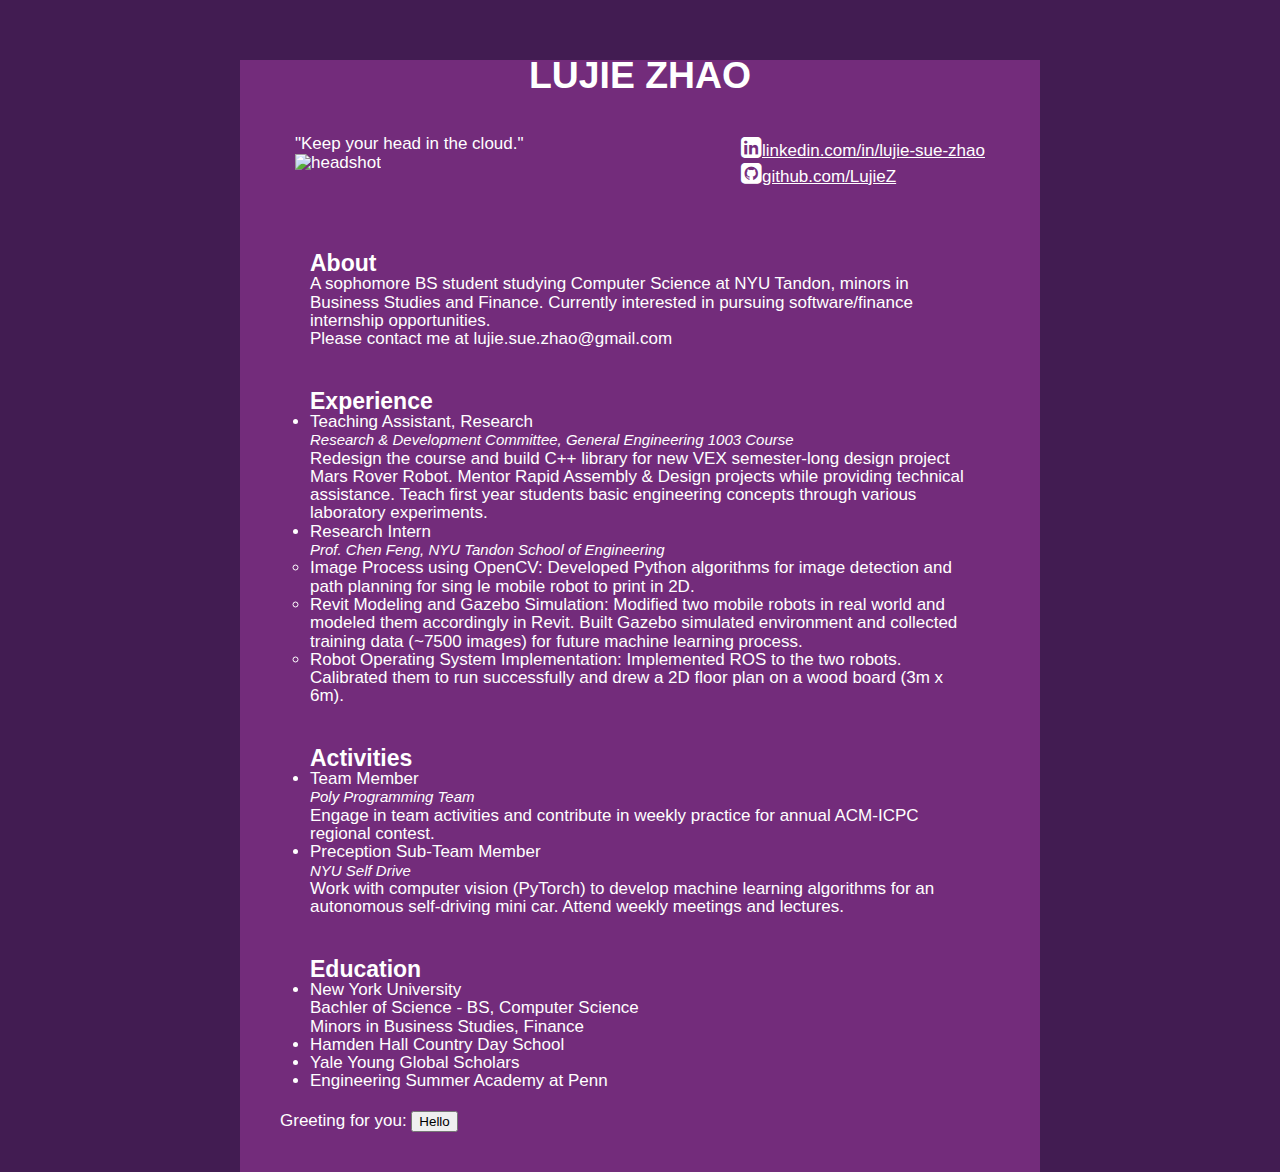
==== portfolio/src/main/webapp/index.html @ 66067ee7 "Update basic components for portfolio (#4)" ====
<!DOCTYPE html>
<html>
  <head>
    <meta charset="UTF-8">
    <title>_LUJIE_</title>
    <link rel="stylesheet" href="style.css">
    <link rel="stylesheet" href="https://cdnjs.cloudflare.com/ajax/libs/font-awesome/4.7.0/css/font-awesome.min.css">
    <script src="script.js"></script>
  </head>

  <body>
    <div id="content">
      <h1>LUJIE ZHAO</h1>

      <section class="details">
        <div id="left-details">
            <p>"Keep your head in the cloud."</p>
            <img src="/home/lujiez/headshot.JPG" alt="headshot">
        </div>
        <div id="right-details">
            <i style="font-size:24px" class="fa">&#xf08c;</i><a href="https://www.linkedin.com/in/lujie-sue-zhao/" style="color: white">linkedin.com/in/lujie-sue-zhao</a>
            <br>
            <i style="font-size:24px" class="fa">&#xf092;</i><a href="https://github.com/LujieZ" style="color: white">github.com/LujieZ </a>
        </div>
        <div class="clear"></div>
      </section>

      <section class="area">
        <div id="display-container">
            <h2>About</h2>
            <p> 
              A sophomore BS student studying Computer Science at NYU Tandon, minors in Business Studies and Finance. 
              Currently interested in pursuing software/finance internship opportunities. 
            </p>
            <p>Please contact me at lujie.sue.zhao@gmail.com</p>
            </div>

        <div id="display-container">
            <h2>Experience</h2>
            <ul>
                <li><p>Teaching Assistant, Research</p>
                    <p id="title">Research &amp; Development Committee, General Engineering 1003 Course</p>
                    <p>
                      Redesign the course and build C++ library for new VEX semester-long design project Mars Rover Robot. 
                      Mentor Rapid Assembly & Design projects while providing technical assistance. Teach first year students
                      basic engineering concepts through various laboratory experiments.
                    </p>
                </li>
                <li><p>Research Intern </p>
                    <p id="title">Prof. Chen Feng, NYU Tandon School of Engineering
                    <ul>
                        <li><p>
                          Image Process using OpenCV: Developed Python algorithms for image detection and path planning for sing
                          le mobile robot to print in 2D.
                        </p></li>
                        <li><p>
                          Revit Modeling and Gazebo Simulation: Modified two mobile robots in real world and modeled them 
                          accordingly in Revit. Built Gazebo simulated environment and collected training data (~7500 images) for 
                          future machine learning process.
                        </p></li>
                        <li><p>
                          Robot Operating System Implementation: Implemented ROS to the two robots. Calibrated them to run 
                          successfully and drew a 2D floor plan on a wood board (3m x 6m).
                         </p></li>
                    </ul>    
                </li>
            </ul>
        </div>

        <div id="display-container">
            <h2>Activities</h2>
            <ul>
                <li><p>Team Member</p>
                    <p id="title">Poly Programming Team</p>
                    <p>Engage in team activities and contribute in weekly practice for annual ACM-ICPC regional contest.</p>
                </li>
                <li><p>Preception Sub-Team Member</p>
                    <p id="title">NYU Self Drive</p>
                    <p>
                      Work with computer vision (PyTorch) to develop machine learning algorithms for an autonomous self-driving 
                      mini car. Attend weekly meetings and lectures.
                    </p>
            </ul>
        </div>

        <div id="display-container">
            <h2>Education</h2>
            <ul>
                <li><p>New York University</p>
                <p>Bachler of Science - BS, Computer Science</p>
                <p>Minors in Business Studies, Finance</p>
                </li>
                <li><p>Hamden Hall Country Day School</p></li>
                <li><p>Yale Young Global Scholars</p></li>
                <li><p>Engineering Summer Academy at Penn</p></li>
            </ul>
        </div>

        <em>Greeting for you:</em>
        <button onclick="addRandomGreeting()">Hello</button>
        <div id="greeting-container"></div>
      </div>

    </section>
  </body>
</html>
---- portfolio/src/main/webapp/style.css ----
/* Display reset */
html,body,div,span,object,iframe,h1,h2,h3,h4,h5,h6,p,blockquote,pre,abbr,address,cite,code,del,dfn,em,img,ins,kbd,q,samp,small,strong,sub,sup,var,b,i,dl,dt,dd,ol,ul,li,fieldset,form,label,legend,table,caption,tbody,tfoot,thead,tr,th,td,article,aside,canvas,details,figcaption,figure,footer,header,hgroup,menu,nav,section,summary,time,mark,audio,video {
    border:0;
    font:inherit;
    font-size:100%;
    margin:0;
    padding:0;
    vertical-align:baseline;
}

article,aside,details,figcaption,figure,footer,header,hgroup,menu,nav,section {
    display:block;
}

html,body {
    background-color: #421C52; 
    font-family: Calibri, Candara, Segoe, "Segoe UI", Optima, Arial, sans-serif;
    font-size: 17px;
    font-style: normal;
    font-weight: 200;
    line-height: 18.3px;
    color: white;
}

.clear{
    clear: both;
}

/* Text format */
h1 { 
    margin-top: 60px;  
    text-align: center;
    font-size: 28pt;
    font-style: bold;
    font-weight: 700;
    line-height: 30.4px;
}

h2 {
    font-size: 23px; 
    font-style: normal; 
    font-weight: 700; 
    line-height: 24.4px; 
}


/* ID format */
#title {
    font-style: italic;
    font-size: 15px;
}

#content {
    margin-left: auto;
    margin-right: auto;
    width: 87%;
    max-width: 800px;
    background-color: #732C7B;
}

#left-details {
    padding: 20px;
    float: left;
}

#right-details {
    padding: 20px;
    float: right;
}

#display-container {
    padding: 20px 30px;
    margin: 0;
}

#greeting-container {
    padding: 20px 30px;
    margin-left: auto;
    margin-right: auto;
}

/* Class format */
.details {
    padding: 25px 35px;
    border-bottom: #9C8AA5;
}

.area {
    padding: 0 40px;
}
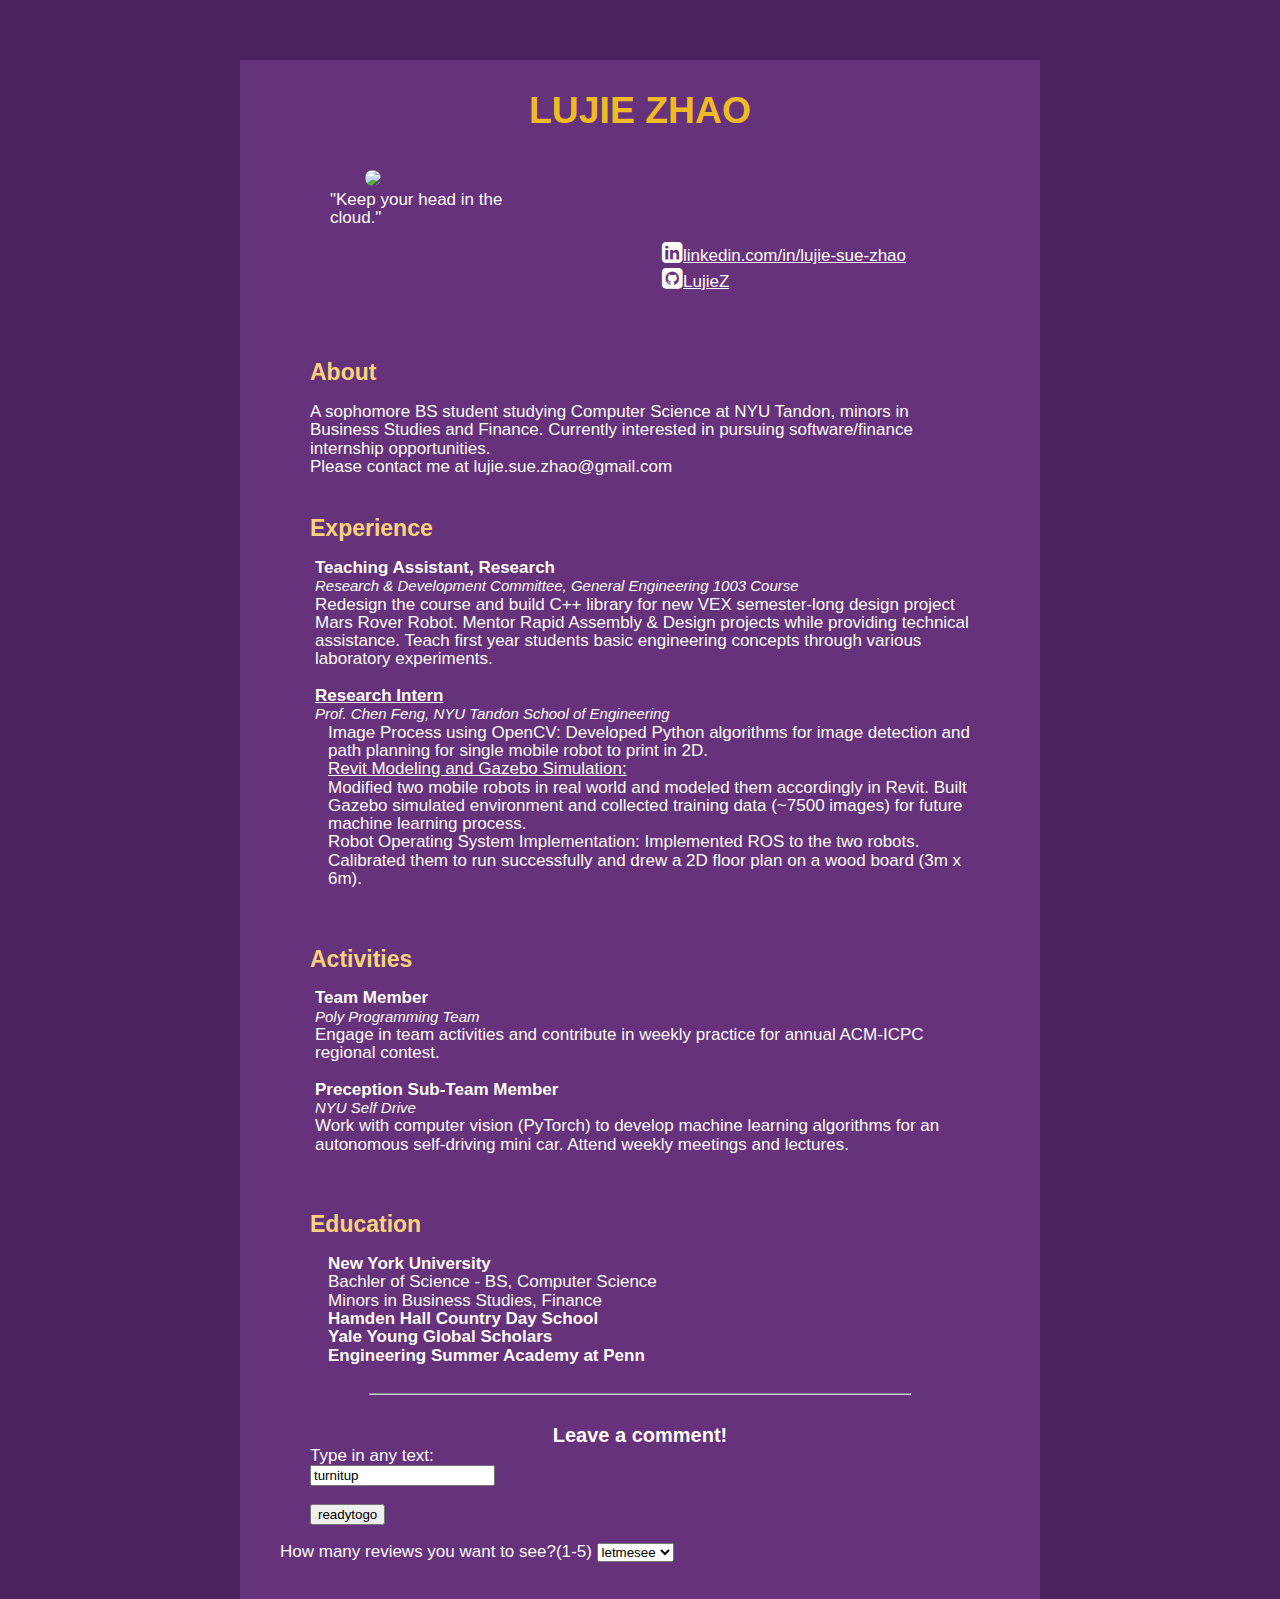
==== commit 219f0be0: "Modify HTML and CSS to hover pictures" ====
--- a/portfolio/src/main/webapp/index.html
+++ b/portfolio/src/main/webapp/index.html
@@ -8,99 +8,132 @@
     <script src="script.js"></script>
   </head>
 
-  <body>
+  <body onload = "parseSomething()">
     <div id="content">
       <h1>LUJIE ZHAO</h1>
 
-      <section class="details">
-        <div id="left-details">
-            <p>"Keep your head in the cloud."</p>
-            <img src="/home/lujiez/headshot.JPG" alt="headshot">
+        <div class="details">
+            <div id="left-details">
+                <div id="headshot">
+                    <img src="images/headshot.JPG">
+                </div>
+                <p>"Keep your head in the cloud."</p>
+            </div>
+        
+            <div id="right-details">
+                <i style="font-size:24px" class="fa">&#xf08c;</i><a href="https://www.linkedin.com/in/lujie-sue-zhao/">linkedin.com/in/lujie-sue-zhao</a>
+            <br>
+                <i style="font-size:24px" class="fa">&#xf092;</i><a href="https://github.com/LujieZ">LujieZ </a>
+            </div>
+            <div class="clear"></div>
         </div>
-        <div id="right-details">
-            <i style="font-size:24px" class="fa">&#xf08c;</i><a href="https://www.linkedin.com/in/lujie-sue-zhao/" style="color: white">linkedin.com/in/lujie-sue-zhao</a>
-            <br>
-            <i style="font-size:24px" class="fa">&#xf092;</i><a href="https://github.com/LujieZ" style="color: white">github.com/LujieZ </a>
-        </div>
-        <div class="clear"></div>
-      </section>
 
       <section class="area">
         <div id="display-container">
-            <h2>About</h2>
+            <h2>About</h2><br>
             <p> 
-              A sophomore BS student studying Computer Science at NYU Tandon, minors in Business Studies and Finance. 
-              Currently interested in pursuing software/finance internship opportunities. 
+                A sophomore BS student studying Computer Science
+                at NYU Tandon, minors in Business Studies and Finance. 
+                Currently interested in pursuing software/finance internship
+                opportunities.
             </p>
             <p>Please contact me at lujie.sue.zhao@gmail.com</p>
             </div>
 
         <div id="display-container">
-            <h2>Experience</h2>
+            <h2>Experience</h2><br>
             <ul>
-                <li><p>Teaching Assistant, Research</p>
+                <li><p id="bold">Teaching Assistant, Research</p>
                     <p id="title">Research &amp; Development Committee, General Engineering 1003 Course</p>
                     <p>
-                      Redesign the course and build C++ library for new VEX semester-long design project Mars Rover Robot. 
-                      Mentor Rapid Assembly & Design projects while providing technical assistance. Teach first year students
-                      basic engineering concepts through various laboratory experiments.
+                        Redesign the course and build <a herf="https://github.com/tg1625/Vex-Library">C++ library</a> for new VEX semester-long design project Mars Rover Robot. 
+                        Mentor Rapid Assembly & Design projects while providing technical assistance. Teach first year students 
+                        basic engineering concepts through various laboratory experiments.
                     </p>
-                </li>
-                <li><p>Research Intern </p>
-                    <p id="title">Prof. Chen Feng, NYU Tandon School of Engineering
+                </li><br>
+                <li><div class="hover2"><p id="bold"><u>Research Intern</u></p></div>
+                    <div class="hide2">
+                        <img src="images/poster.JPG">
+                    </div>
+                    <p id="title">Prof. Chen Feng, NYU Tandon School of Engineering</p>
                     <ul>
                         <li><p>
-                          Image Process using OpenCV: Developed Python algorithms for image detection and path planning for sing
-                          le mobile robot to print in 2D.
+                            Image Process using OpenCV: Developed Python algorithms for image detection and path planning for 
+                            single mobile robot to print in 2D.
                         </p></li>
                         <li><p>
-                          Revit Modeling and Gazebo Simulation: Modified two mobile robots in real world and modeled them 
-                          accordingly in Revit. Built Gazebo simulated environment and collected training data (~7500 images) for 
-                          future machine learning process.
+                            <div class="hover1"><u>Revit Modeling and Gazebo Simulation:</u></div>
+                            <div class="hide1">
+                                <img src="images/simulation.JPG">
+                            </div>
+                            Modified two mobile robots in real world and modeled them 
+                            accordingly in Revit. Built Gazebo simulated environment and collected training data (~7500 images) for 
+                            future machine learning process.
                         </p></li>
                         <li><p>
-                          Robot Operating System Implementation: Implemented ROS to the two robots. Calibrated them to run 
-                          successfully and drew a 2D floor plan on a wood board (3m x 6m).
-                         </p></li>
+                            Robot Operating System Implementation: Implemented ROS to the two robots. Calibrated them to run 
+                            successfully and drew a 2D floor plan on a wood board (3m x 6m).
+                        </p></li>
                     </ul>    
-                </li>
+                </li><br>
             </ul>
         </div>
 
         <div id="display-container">
-            <h2>Activities</h2>
+            <h2>Activities</h2><br>
             <ul>
-                <li><p>Team Member</p>
+                <li><p id="bold">Team Member</p>
                     <p id="title">Poly Programming Team</p>
                     <p>Engage in team activities and contribute in weekly practice for annual ACM-ICPC regional contest.</p>
-                </li>
-                <li><p>Preception Sub-Team Member</p>
+                </li><br>
+                <li><p id="bold">Preception Sub-Team Member</p>
                     <p id="title">NYU Self Drive</p>
                     <p>
-                      Work with computer vision (PyTorch) to develop machine learning algorithms for an autonomous self-driving 
-                      mini car. Attend weekly meetings and lectures.
+                        Work with computer vision (PyTorch) to develop machine learning algorithms for an autonomous self-driving
+                        mini car. Attend weekly meetings and lectures.
                     </p>
+                </li><br>
             </ul>
         </div>
 
         <div id="display-container">
-            <h2>Education</h2>
-            <ul>
-                <li><p>New York University</p>
+            <h2>Education</h2><br>
+            <ul><li><ul>
+                <li><p id="bold">New York University</p>
                 <p>Bachler of Science - BS, Computer Science</p>
-                <p>Minors in Business Studies, Finance</p>
-                </li>
-                <li><p>Hamden Hall Country Day School</p></li>
-                <li><p>Yale Young Global Scholars</p></li>
-                <li><p>Engineering Summer Academy at Penn</p></li>
-            </ul>
+                <p>Minors in Business Studies, Finance</p></li>
+                <li><p id="bold">Hamden Hall Country Day School</p></li>
+                <li><p id="bold">Yale Young Global Scholars</p></li>
+                <li><p id="bold">Engineering Summer Academy at Penn</p></li>
+            </ul></li></ul>
         </div>
+        <hr>
 
-        <em>Greeting for you:</em>
-        <button onclick="addRandomGreeting()">Hello</button>
-        <div id="greeting-container"></div>
+        <h3>Leave a comment!</h3>
+        <form action="/comment" method="POST">
+            <label for="user-comment">Type in any text:</label><br>
+            <input type="text" name="user-comment" id="user-comment" value="turnitup"><br>
+            <br><input type="submit" value="readytogo">
+            <br><br>
+        </form>                
+        
+        <label for="number-comment">How many reviews you want to see?(1-5)</label>
+        <select type="number" name="number-comment" id ="number-comment" onchange="parseSomething()">
+            <option value="0">letmesee</option>
+            <option value="5">5</option>
+            <option value="4">4</option>
+            <option value="3">3</option>
+            <option value="2">2</option>
+            <option value="1">1</option>
+        </select>
+        <br><br>
+        
+        <ul id="comments-container"></ul><br>
+
       </div>
 
     </section>
+
   </body>
 </html>
+
--- a/portfolio/src/main/webapp/style.css
+++ b/portfolio/src/main/webapp/style.css
@@ -13,13 +13,13 @@
 }
 
 html,body {
-    background-color: #421C52; 
+    background-color: #4A225D; 
     font-family: Calibri, Candara, Segoe, "Segoe UI", Optima, Arial, sans-serif;
     font-size: 17px;
     font-style: normal;
     font-weight: 200;
     line-height: 18.3px;
-    color: white;
+    color: #FCFAF2;
 }
 
 .clear{
@@ -28,22 +28,60 @@
 
 /* Text format */
 h1 { 
-    margin-top: 60px;  
+    margin-top: 60px; 
+    padding: 35px; 
     text-align: center;
     font-size: 28pt;
     font-style: bold;
     font-weight: 700;
     line-height: 30.4px;
+    color: #EFBB24;
 }
 
 h2 {
     font-size: 23px; 
-    font-style: normal; 
     font-weight: 700; 
     line-height: 24.4px; 
+    color: rgb(250, 210, 124);
 }
 
+h3{
+    margin-top: 30px;
+    text-align: center;
+    font-size: 20px;
+    font-weight: 700;
+    line-height: 21.3px;
+}
 
+a {
+    color: #FCFAF2
+}
+
+form {
+    margin-left: 30px;
+}
+
+ul {
+    margin-left:5px;
+    list-style: none;
+}
+
+ul ul{
+    margin-left: 13px;
+    list-style-image: url("https://img.icons8.com/officexs/16/000000/pixel-star.png")
+}
+
+hr {
+    display: block; 
+    margin-left: auto; 
+    margin-right: auto;
+    width: 75%; 
+    overflow: hidden; 
+    border-style: inset; 
+    border-width: 1px;
+    color: #BDC0BA;
+    opacity: 0.8;
+}
 /* ID format */
 #title {
     font-style: italic;
@@ -55,17 +93,37 @@
     margin-right: auto;
     width: 87%;
     max-width: 800px;
-    background-color: #732C7B;
+    background-color: #66327C;
+}
+
+#headshot {
+    margin-left: 35px;
+    width: 60%;
+}
+
+#headshot img {
+    width: 100%;
+    height: auto;
+	border-radius: 65px;
 }
 
 #left-details {
-    padding: 20px;
+    margin-bottom: 30px;
     float: left;
+    padding: 10px;
+    width: 35%;
+    height: 130px;
 }
 
 #right-details {
-    padding: 20px;
+    margin-top: 70px;
     float: right;
+    padding: 10px;
+    width: 45%;
+}
+
+#bold {
+    font-weight: 600;
 }
 
 #display-container {
@@ -81,10 +139,47 @@
 
 /* Class format */
 .details {
-    padding: 25px 35px;
-    border-bottom: #9C8AA5;
+    width: 80%;
+    margin: 0 auto;
 }
 
 .area {
     padding: 0 40px;
 }
+
+.hide1 {
+    display: none;
+    width: 60%;
+    margin-left: auto;
+    margin-right: auto;
+}
+
+.hide1 img {
+    width: 100%;
+    height: auto;
+}
+
+.hide2 {
+    display: none;
+    width: 60%;
+    margin-left: auto;
+    margin-right: auto;
+}
+
+.hide2 img {
+    width: 100%;
+    height: auto;
+}
+
+/* Hover format */
+a:hover {
+    color: #EFBB24;
+}
+
+.hover1:hover + .hide1 {
+    display: block;
+}
+
+.hover2:hover + .hide2 {
+    display: block;
+}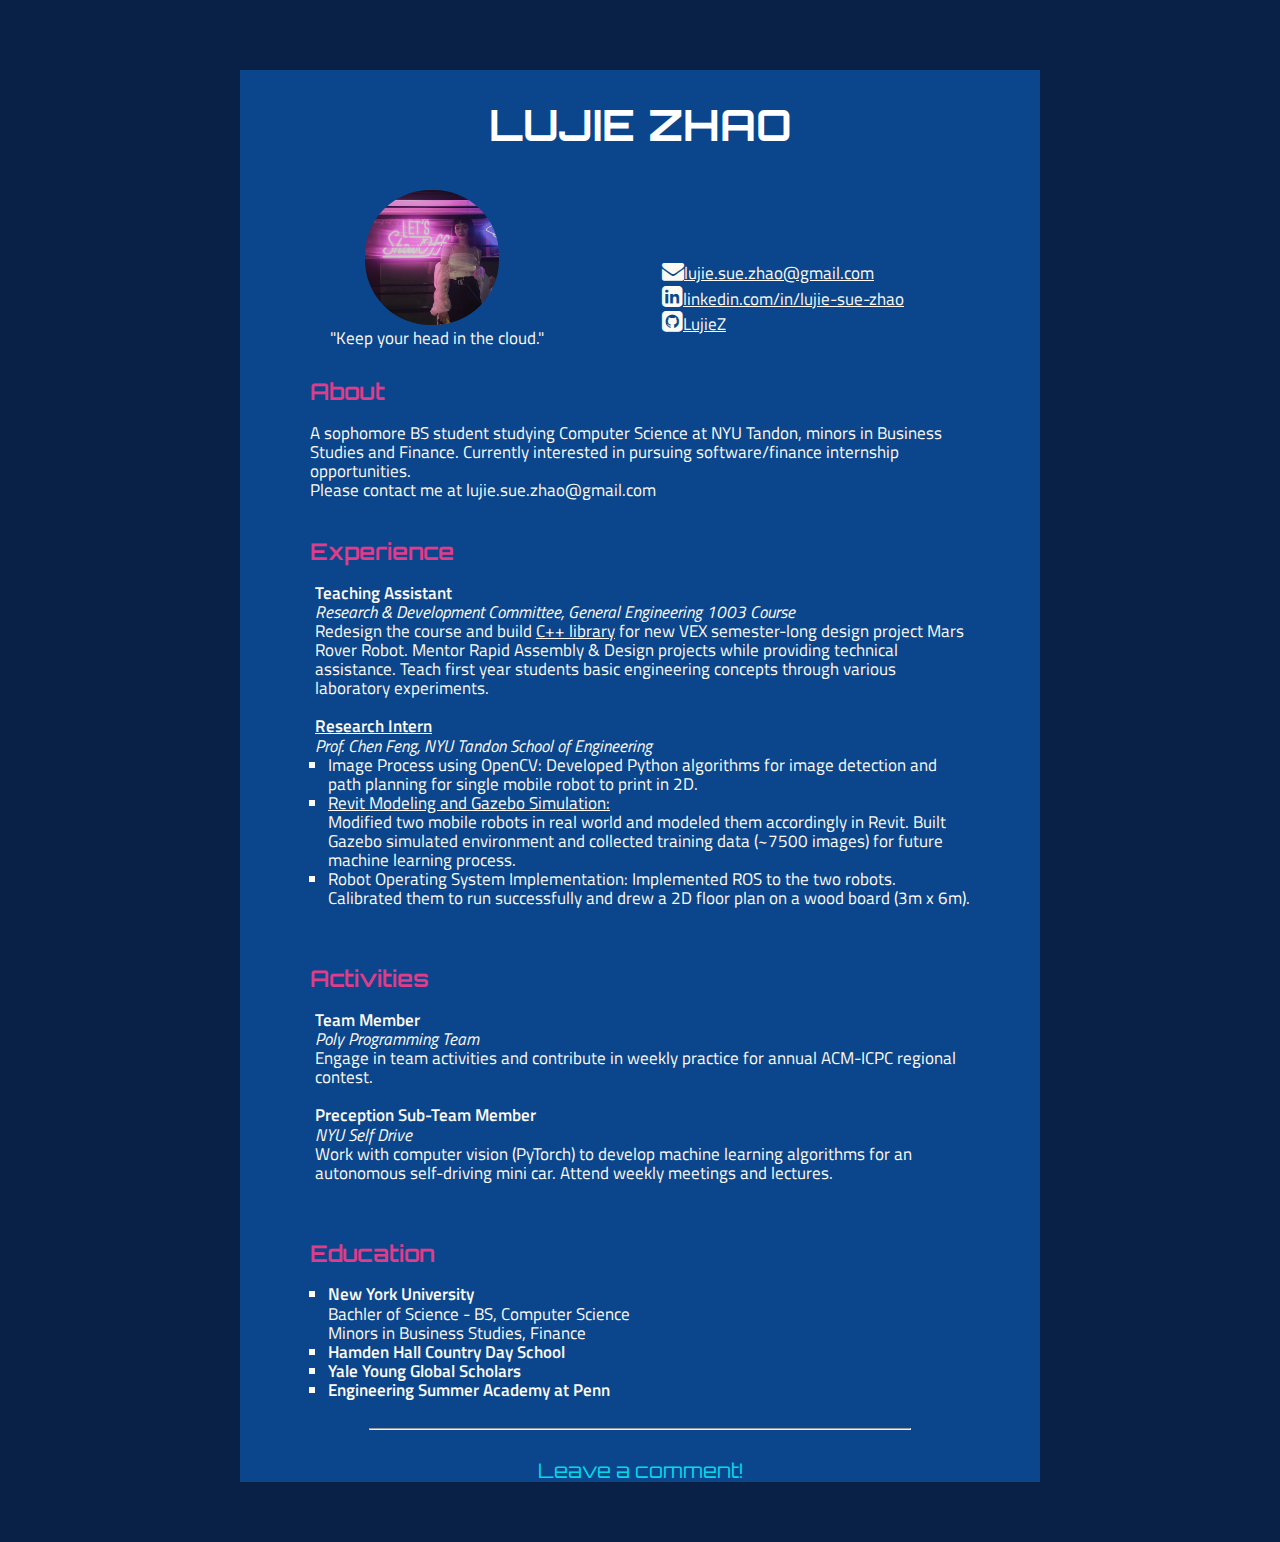
==== commit 7f30a815: "Enable login and logout features for the user" ====
--- a/portfolio/src/main/webapp/index.html
+++ b/portfolio/src/main/webapp/index.html
@@ -10,7 +10,7 @@
 
   <body onload = "parseSomething()">
     <div id="content">
-      <h1>LUJIE ZHAO</h1>
+      <h1 id="glow">LUJIE ZHAO</h1>
 
         <div class="details">
             <div id="left-details">
@@ -21,9 +21,11 @@
             </div>
         
             <div id="right-details">
+                <i style="font-size:22px" class="fa">&#xf0e0;</i><a href="mailto:lujie.sue.zhao@gmail.com">lujie.sue.zhao@gmail.com</a>
+                <br>
                 <i style="font-size:24px" class="fa">&#xf08c;</i><a href="https://www.linkedin.com/in/lujie-sue-zhao/">linkedin.com/in/lujie-sue-zhao</a>
-            <br>
-                <i style="font-size:24px" class="fa">&#xf092;</i><a href="https://github.com/LujieZ">LujieZ </a>
+                <br>
+                <i style="font-size:24px" class="fa">&#xf092;</i><a href="https://github.com/LujieZ">LujieZ</a>
             </div>
             <div class="clear"></div>
         </div>
@@ -43,10 +45,12 @@
         <div id="display-container">
             <h2>Experience</h2><br>
             <ul>
-                <li><p id="bold">Teaching Assistant, Research</p>
+                <li><p id="bold">Teaching Assistant</p>
                     <p id="title">Research &amp; Development Committee, General Engineering 1003 Course</p>
                     <p>
-                        Redesign the course and build <a herf="https://github.com/tg1625/Vex-Library">C++ library</a> for new VEX semester-long design project Mars Rover Robot. 
+                        Redesign the course and build 
+                        <a href="https://github.com/tg1625/Vex-Library">C++ library</a> 
+                        for new VEX semester-long design project Mars Rover Robot. 
                         Mentor Rapid Assembly & Design projects while providing technical assistance. Teach first year students 
                         basic engineering concepts through various laboratory experiments.
                     </p>
@@ -110,26 +114,34 @@
         <hr>
 
         <h3>Leave a comment!</h3>
-        <form action="/comment" method="POST">
-            <label for="user-comment">Type in any text:</label><br>
-            <input type="text" name="user-comment" id="user-comment" value="turnitup"><br>
-            <br><input type="submit" value="readytogo">
+        <script>
+            checkLoginStatus();
+        </script>
+
+        <div id="comment">
+            <form action="/comment" method="POST">
+                <label for="user-comment">Type in any text:</label><br>
+                <input type="text" name="user-comment" id="user-comment" value="turnitup"><br>
+                <br><input type="submit" value="readytogo">
+                <br><br>
+            </form>                
+        
+            <label for="number-comment">How many reviews you want to see?(1-5)</label>
+            <select type="number" name="number-comment" id ="number-comment" onchange="parseSomething()">
+                <option value="0">letmesee</option>
+                <option value="5">5</option>
+                <option value="4">4</option>
+                <option value="3">3</option>
+                <option value="2">2</option>
+                <option value="1">1</option>
+            </select>
             <br><br>
-        </form>                
+            
+            <ul id="comments-container"></ul><br>
+        </div>
+
+        <div id="login"></div>
         
-        <label for="number-comment">How many reviews you want to see?(1-5)</label>
-        <select type="number" name="number-comment" id ="number-comment" onchange="parseSomething()">
-            <option value="0">letmesee</option>
-            <option value="5">5</option>
-            <option value="4">4</option>
-            <option value="3">3</option>
-            <option value="2">2</option>
-            <option value="1">1</option>
-        </select>
-        <br><br>
-        
-        <ul id="comments-container"></ul><br>
-
       </div>
 
     </section>
--- a/portfolio/src/main/webapp/style.css
+++ b/portfolio/src/main/webapp/style.css
@@ -1,3 +1,6 @@
+@import url(https://fonts.googleapis.com/css?family=Orbitron);
+@import url(https://fonts.googleapis.com/css2?family=Titillium+Web:wght@300&display=swap);
+
 /* Display reset */
 html,body,div,span,object,iframe,h1,h2,h3,h4,h5,h6,p,blockquote,pre,abbr,address,cite,code,del,dfn,em,img,ins,kbd,q,samp,small,strong,sub,sup,var,b,i,dl,dt,dd,ol,ul,li,fieldset,form,label,legend,table,caption,tbody,tfoot,thead,tr,th,td,article,aside,canvas,details,figcaption,figure,footer,header,hgroup,menu,nav,section,summary,time,mark,audio,video {
     border:0;
@@ -13,12 +16,10 @@
 }
 
 html,body {
-    background-color: #4A225D; 
-    font-family: Calibri, Candara, Segoe, "Segoe UI", Optima, Arial, sans-serif;
+    background-color: #092047; 
+    font-family: 'Titillium Web', sans-serif;
     font-size: 17px;
-    font-style: normal;
-    font-weight: 200;
-    line-height: 18.3px;
+    line-height: 19.1px;
     color: #FCFAF2;
 }
 
@@ -28,33 +29,35 @@
 
 /* Text format */
 h1 { 
-    margin-top: 60px; 
-    padding: 35px; 
+    font-family: 'Orbitron', courier, sans-serif;
+    margin-top: 70px; 
+    padding: 40px; 
     text-align: center;
-    font-size: 28pt;
-    font-style: bold;
+    font-size: 43px;
     font-weight: 700;
     line-height: 30.4px;
-    color: #EFBB24;
 }
 
 h2 {
+    font-family: 'Orbitron', courier, sans-serif;
     font-size: 23px; 
-    font-weight: 700; 
+    font-weight: 600; 
     line-height: 24.4px; 
-    color: rgb(250, 210, 124);
+    color: #E03C8A;
 }
 
 h3{
+    font-family: 'Orbitron', courier, sans-serif;
     margin-top: 30px;
     text-align: center;
     font-size: 20px;
-    font-weight: 700;
+    font-weight: 300;
     line-height: 21.3px;
+    color: #05d9e8;
 }
 
 a {
-    color: #FCFAF2
+    color: #FCFAF2;
 }
 
 form {
@@ -68,7 +71,7 @@
 
 ul ul{
     margin-left: 13px;
-    list-style-image: url("https://img.icons8.com/officexs/16/000000/pixel-star.png")
+    list-style-type: square;
 }
 
 hr {
@@ -79,13 +82,16 @@
     overflow: hidden; 
     border-style: inset; 
     border-width: 1px;
-    color: #BDC0BA;
-    opacity: 0.8;
-}
+    color: #C1328E;
+}
+
 /* ID format */
 #title {
     font-style: italic;
-    font-size: 15px;
+}
+
+#comment {
+    display: none;
 }
 
 #content {
@@ -93,7 +99,7 @@
     margin-right: auto;
     width: 87%;
     max-width: 800px;
-    background-color: #66327C;
+    background-color: #0b468c;
 }
 
 #headshot {
@@ -123,6 +129,7 @@
 }
 
 #bold {
+    font-style: bold;
     font-weight: 600;
 }
 
@@ -135,6 +142,30 @@
     padding: 20px 30px;
     margin-left: auto;
     margin-right: auto;
+}
+
+#login {
+    margin-top: 20px;
+    margin-bottom: 40px;
+    float: right;
+}
+
+#glow {
+    font-size: 43px;
+    color: #fff;
+    text-align: center;
+    -webkit-animation: glow 1s ease-in-out infinite alternate;
+    -moz-animation: glow 1s ease-in-out infinite alternate;
+    animation: glow 1s ease-in-out infinite alternate;
+}
+
+@-webkit-keyframes glow {
+  from {
+    text-shadow: 0 0 4px #fff, 0 0 9px #fff, 0 0 13px #E03C8A, 0 0 17px #E03C8A, 0 0 20px #E03C8A, 0 0 30px #E03C8A;
+  }
+  to {
+    text-shadow: 0 0 7px #fff, 0 0 12px #C1328E, 0 0 17px #C1328E, 0 0 22px #C1328E, 0 0 37px #C1328E, 0 0 37px #C1328E, 0 0 40px #C1328E;
+  }
 }
 
 /* Class format */
@@ -173,13 +204,26 @@
 
 /* Hover format */
 a:hover {
-    color: #EFBB24;
-}
-
+    color: #E03C8A;
+};
+}
+
+a.menu_links { 
+    cursor: pointer; 
+}
+
+.hover1 {
+    cursor: pointer; 
+}
+
+.hover2 {
+    cursor: pointer; 
+}
 .hover1:hover + .hide1 {
     display: block;
 }
 
 .hover2:hover + .hide2 {
     display: block;
-}+}
+
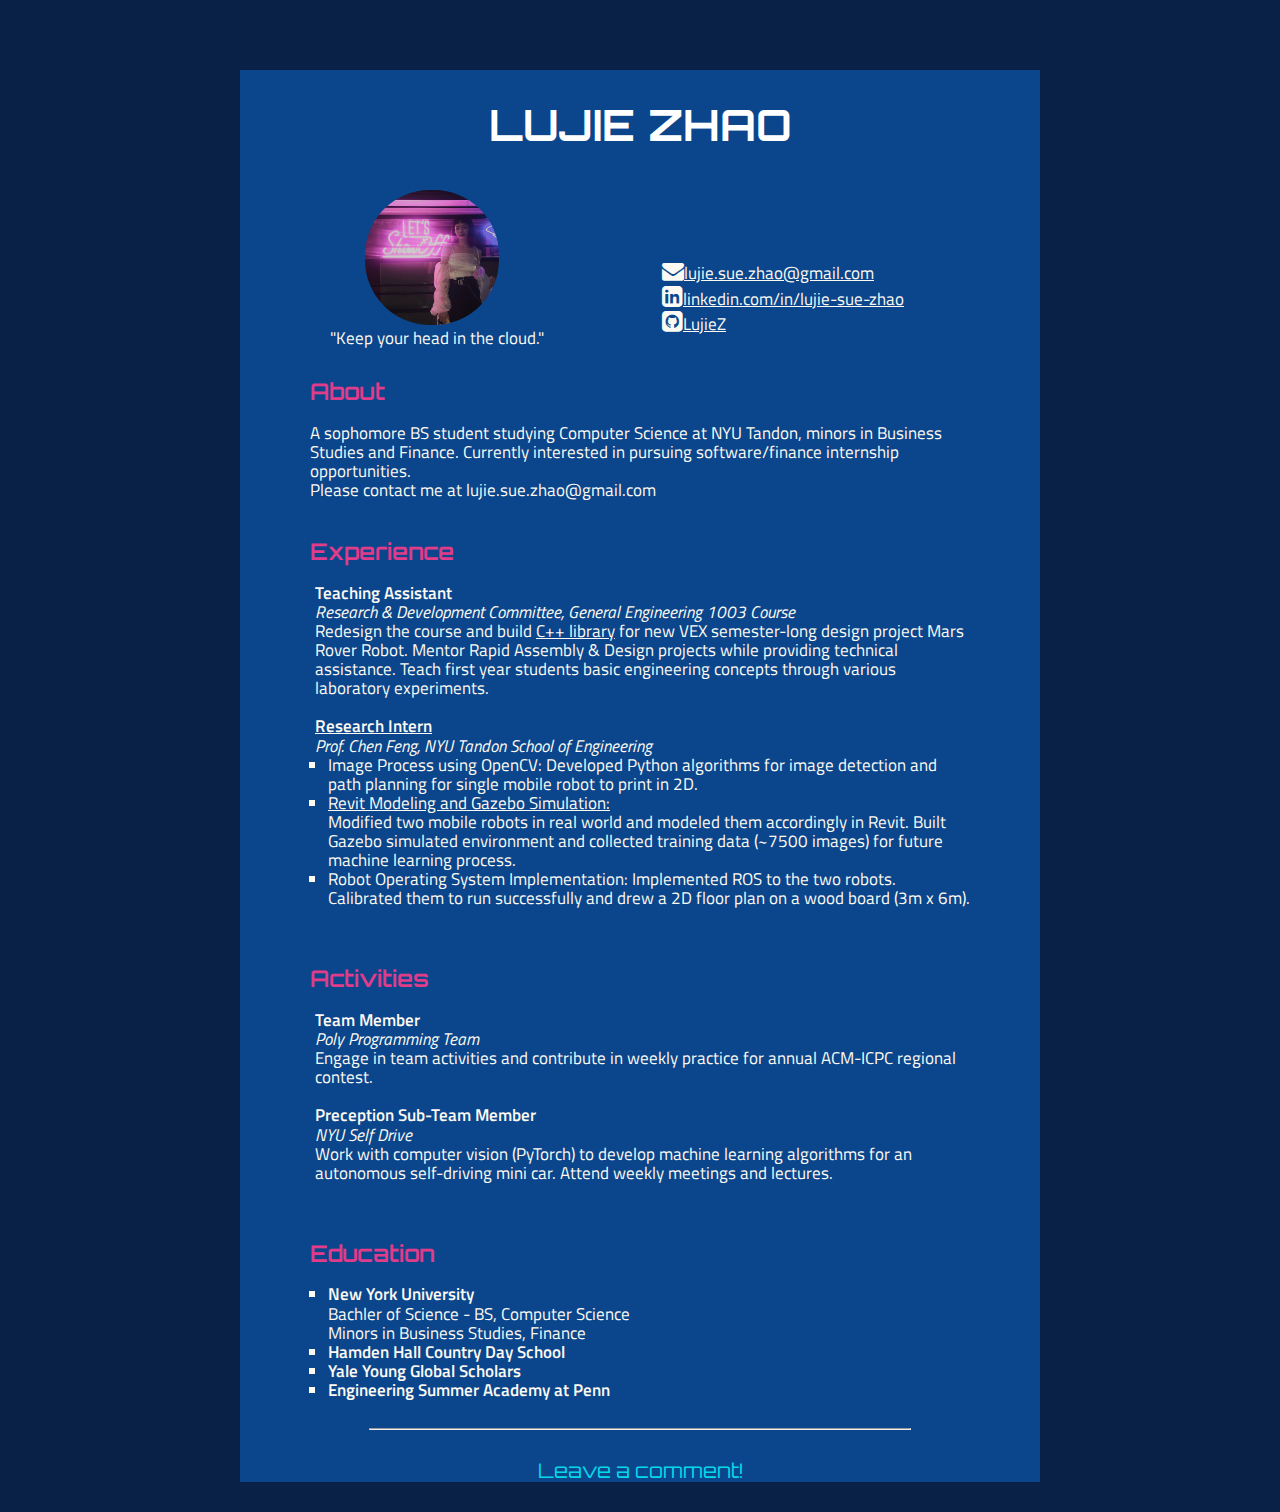
==== commit 1f032eb9: "Temporary changes" ====
--- a/portfolio/src/main/webapp/index.html
+++ b/portfolio/src/main/webapp/index.html
@@ -118,6 +118,8 @@
             checkLoginStatus();
         </script>
 
+        <div id="login"></div>
+        
         <div id="comment">
             <form action="/comment" method="POST">
                 <label for="user-comment">Type in any text:</label><br>
@@ -139,8 +141,6 @@
             
             <ul id="comments-container"></ul><br>
         </div>
-
-        <div id="login"></div>
         
       </div>
 
--- a/portfolio/src/main/webapp/style.css
+++ b/portfolio/src/main/webapp/style.css
@@ -100,6 +100,7 @@
     width: 87%;
     max-width: 800px;
     background-color: #0b468c;
+    margin-bottom: 30px;
 }
 
 #headshot {
@@ -146,7 +147,6 @@
 
 #login {
     margin-top: 20px;
-    margin-bottom: 40px;
     float: right;
 }
 
@@ -226,4 +226,3 @@
 .hover2:hover + .hide2 {
     display: block;
 }
-
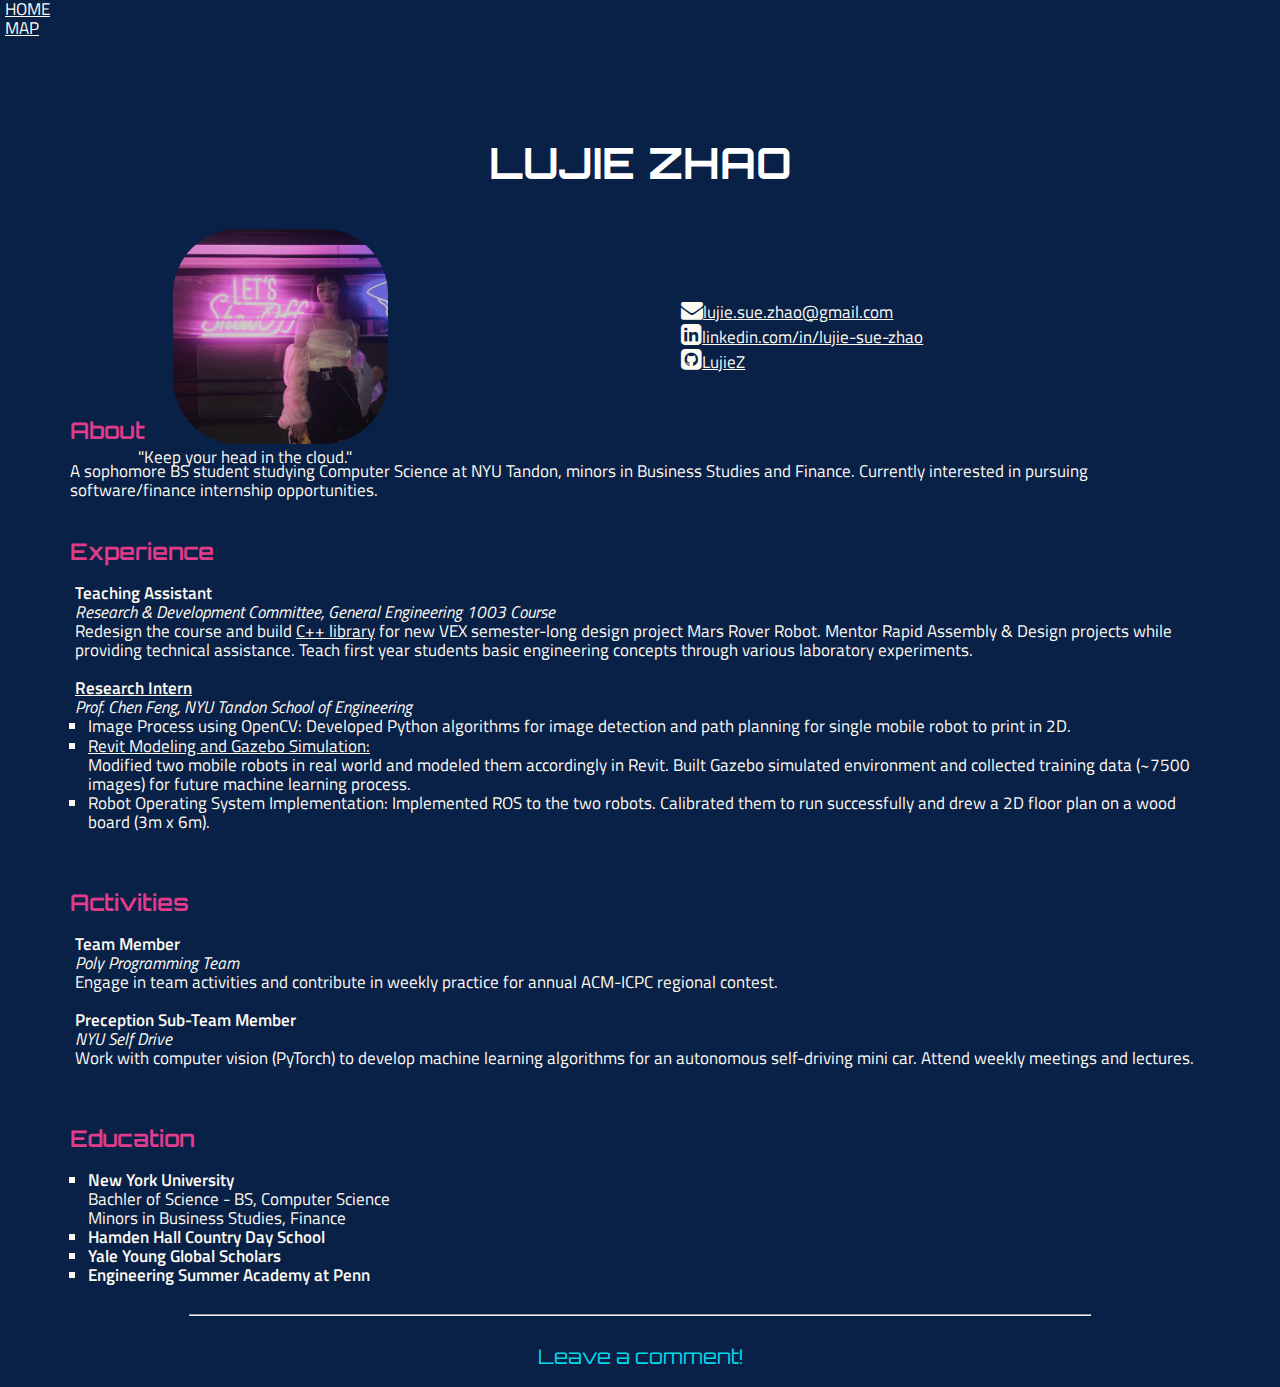
==== commit 2dc309f3: "Reformate the files to respond to Ying's comments" ====
--- a/portfolio/src/main/webapp/index.html
+++ b/portfolio/src/main/webapp/index.html
@@ -6,10 +6,18 @@
     <link rel="stylesheet" href="style.css">
     <link rel="stylesheet" href="https://cdnjs.cloudflare.com/ajax/libs/font-awesome/4.7.0/css/font-awesome.min.css">
     <script src="script.js"></script>
+    <script async defer src="https://maps.googleapis.com/maps/api/js?key=AIzaSyA5US3DhAtsPBqYGlsjwAlD-TTH71MLH_Y&callback=initMap"
+    type="text/javascript"></script>
   </head>
 
   <body onload = "parseSomething()">
-    <div id="content">
+    <nav>
+		<ul class="sticky">
+            <li><a href="/index.html">HOME</a></li>
+            <li><a href="/map.html">MAP</a></li>
+    	</ul>
+	</nav>
+    <div class="content">
       <h1 id="glow">LUJIE ZHAO</h1>
 
         <div class="details">
@@ -21,11 +29,11 @@
             </div>
         
             <div id="right-details">
-                <i style="font-size:22px" class="fa">&#xf0e0;</i><a href="mailto:lujie.sue.zhao@gmail.com">lujie.sue.zhao@gmail.com</a>
+                <i style="font-size:22px" class="fa">&#xf0e0;</i><a href="mailto:lujie.sue.zhao@gmail.com"><u>lujie.sue.zhao@gmail.com</u></a>
                 <br>
-                <i style="font-size:24px" class="fa">&#xf08c;</i><a href="https://www.linkedin.com/in/lujie-sue-zhao/">linkedin.com/in/lujie-sue-zhao</a>
+                <i style="font-size:24px" class="fa">&#xf08c;</i><a href="https://www.linkedin.com/in/lujie-sue-zhao/"><u>linkedin.com/in/lujie-sue-zhao</u></a>
                 <br>
-                <i style="font-size:24px" class="fa">&#xf092;</i><a href="https://github.com/LujieZ">LujieZ</a>
+                <i style="font-size:24px" class="fa">&#xf092;</i><a href="https://github.com/LujieZ"><u>LujieZ</u></a>
             </div>
             <div class="clear"></div>
         </div>
@@ -34,12 +42,10 @@
         <div id="display-container">
             <h2>About</h2><br>
             <p> 
-                A sophomore BS student studying Computer Science
-                at NYU Tandon, minors in Business Studies and Finance. 
-                Currently interested in pursuing software/finance internship
+                A sophomore BS student studying Computer Science at NYU Tandon, minors in Business 
+                Studies and Finance. Currently interested in pursuing software/finance internship 
                 opportunities.
             </p>
-            <p>Please contact me at lujie.sue.zhao@gmail.com</p>
             </div>
 
         <div id="display-container">
@@ -50,8 +56,8 @@
                     <p>
                         Redesign the course and build 
                         <a href="https://github.com/tg1625/Vex-Library">C++ library</a> 
-                        for new VEX semester-long design project Mars Rover Robot. 
-                        Mentor Rapid Assembly & Design projects while providing technical assistance. Teach first year students 
+                        for new VEX semester-long design project Mars Rover Robot. Mentor Rapid Assembly
+                        & Design projects while providing technical assistance. Teach first year students
                         basic engineering concepts through various laboratory experiments.
                     </p>
                 </li><br>
@@ -62,21 +68,22 @@
                     <p id="title">Prof. Chen Feng, NYU Tandon School of Engineering</p>
                     <ul>
                         <li><p>
-                            Image Process using OpenCV: Developed Python algorithms for image detection and path planning for 
-                            single mobile robot to print in 2D.
+                            Image Process using OpenCV: Developed Python algorithms for image detection 
+                            and path planning for single mobile robot to print in 2D.
                         </p></li>
                         <li><p>
                             <div class="hover1"><u>Revit Modeling and Gazebo Simulation:</u></div>
                             <div class="hide1">
                                 <img src="images/simulation.JPG">
                             </div>
-                            Modified two mobile robots in real world and modeled them 
-                            accordingly in Revit. Built Gazebo simulated environment and collected training data (~7500 images) for 
-                            future machine learning process.
+                            Modified two mobile robots in real world and modeled them accordingly in Revit. 
+                            Built Gazebo simulated environment and collected training data (~7500 images) 
+                            for future machine learning process.
                         </p></li>
                         <li><p>
-                            Robot Operating System Implementation: Implemented ROS to the two robots. Calibrated them to run 
-                            successfully and drew a 2D floor plan on a wood board (3m x 6m).
+                            Robot Operating System Implementation: Implemented ROS to the two robots. 
+                            Calibrated them to run successfully and drew a 2D floor plan on a wood 
+                            board (3m x 6m).
                         </p></li>
                     </ul>    
                 </li><br>
@@ -88,13 +95,16 @@
             <ul>
                 <li><p id="bold">Team Member</p>
                     <p id="title">Poly Programming Team</p>
-                    <p>Engage in team activities and contribute in weekly practice for annual ACM-ICPC regional contest.</p>
+                    <p>
+                        Engage in team activities and contribute in weekly practice for annual ACM-ICPC 
+                        regional contest.
+                    </p>
                 </li><br>
                 <li><p id="bold">Preception Sub-Team Member</p>
                     <p id="title">NYU Self Drive</p>
                     <p>
-                        Work with computer vision (PyTorch) to develop machine learning algorithms for an autonomous self-driving
-                        mini car. Attend weekly meetings and lectures.
+                        Work with computer vision (PyTorch) to develop machine learning algorithms for 
+                        an autonomous self-driving mini car. Attend weekly meetings and lectures.
                     </p>
                 </li><br>
             </ul>
@@ -123,14 +133,14 @@
         <div id="comment">
             <form action="/comment" method="POST">
                 <label for="user-comment">Type in any text:</label><br>
-                <input type="text" name="user-comment" id="user-comment" value="turnitup"><br>
-                <br><input type="submit" value="readytogo">
+                <input type="text" name="user-comment" id="user-comment" value="Turn it up!"><br>
+                <br><input type="submit" value="READY TO GO">
                 <br><br>
             </form>                
         
             <label for="number-comment">How many reviews you want to see?(1-5)</label>
             <select type="number" name="number-comment" id ="number-comment" onchange="parseSomething()">
-                <option value="0">letmesee</option>
+                <option value="0">LET ME SEE</option>
                 <option value="5">5</option>
                 <option value="4">4</option>
                 <option value="3">3</option>
@@ -141,11 +151,9 @@
             
             <ul id="comments-container"></ul><br>
         </div>
-        
-      </div>
-
-    </section>
-
+        </section>
+    
+    </div>
   </body>
 </html>
 
--- a/portfolio/src/main/webapp/style.css
+++ b/portfolio/src/main/webapp/style.css
@@ -46,7 +46,7 @@
     color: #E03C8A;
 }
 
-h3{
+h3 {
     font-family: 'Orbitron', courier, sans-serif;
     margin-top: 30px;
     text-align: center;
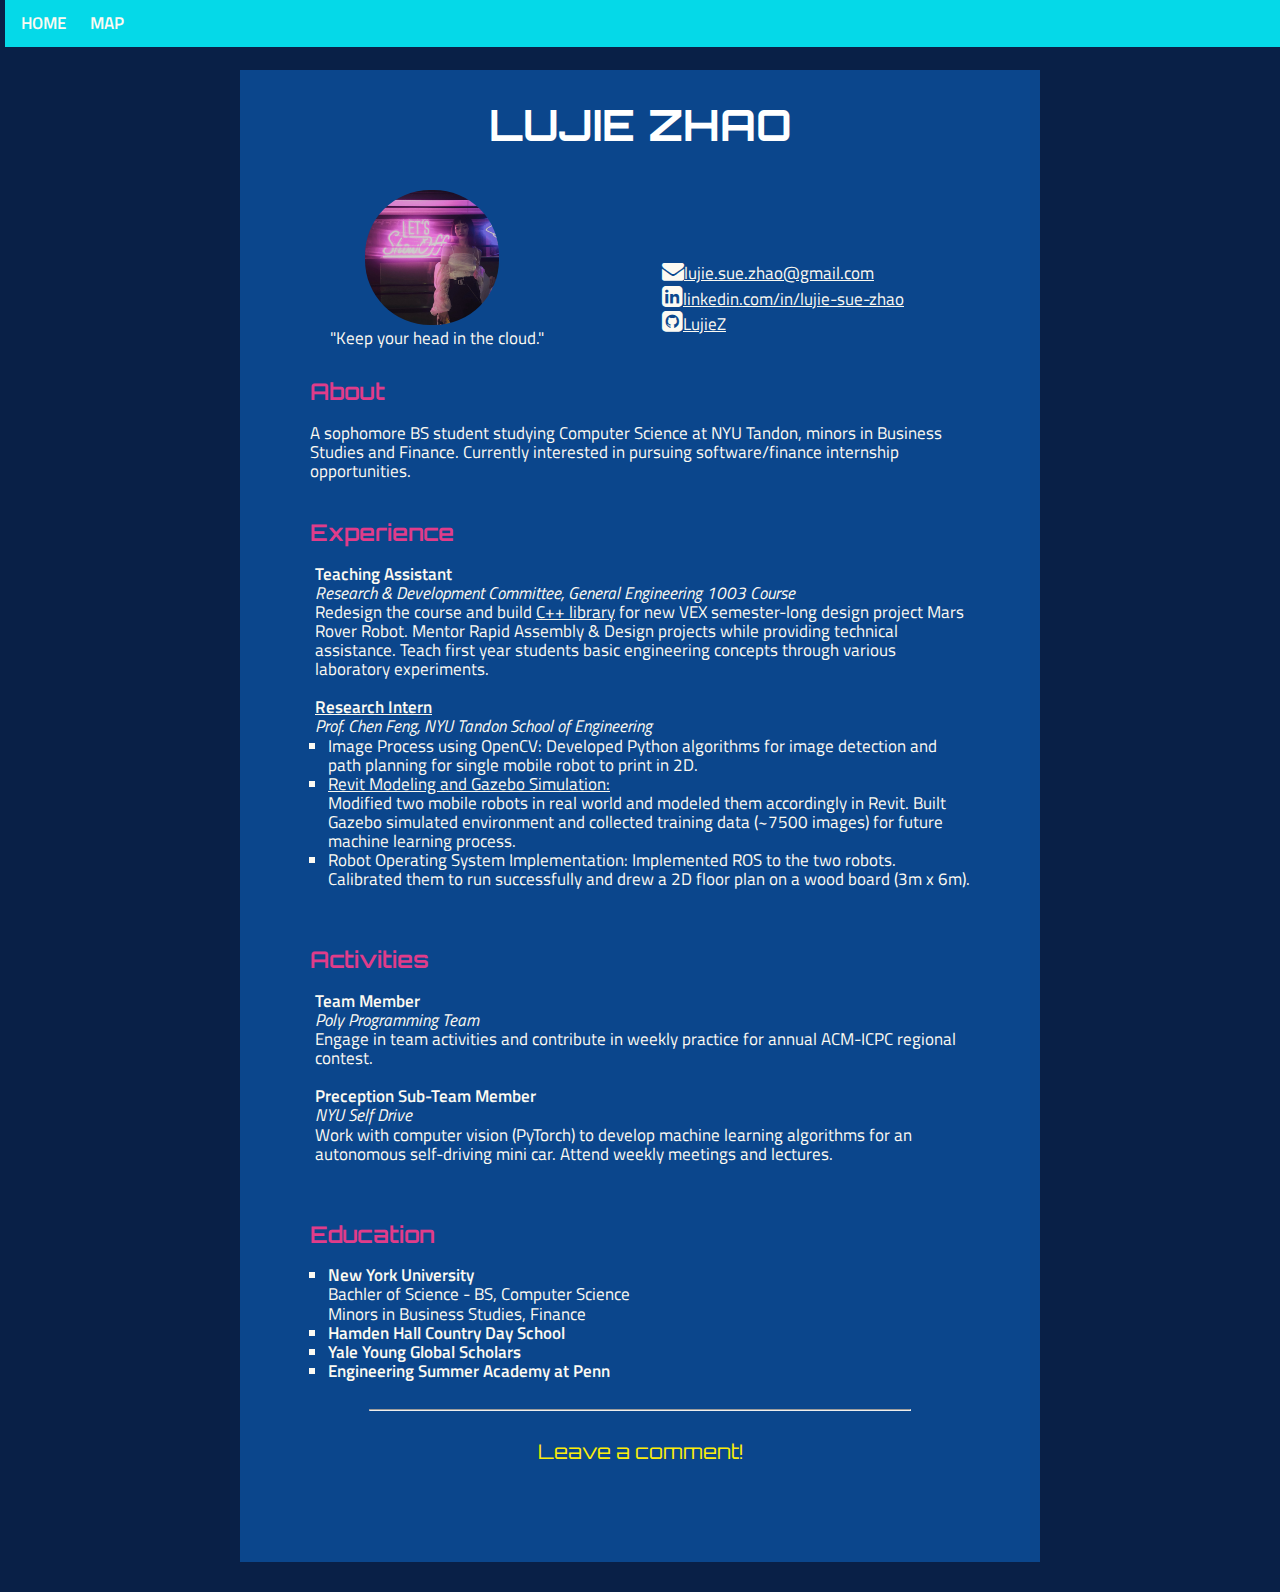
==== commit 2fea87cd: "Minor style changes" ====
--- a/portfolio/src/main/webapp/index.html
+++ b/portfolio/src/main/webapp/index.html
@@ -12,11 +12,11 @@
 
   <body onload = "parseSomething()">
     <nav>
-		<ul class="sticky">
+        <ul class="sticky">
             <li><a href="/index.html">HOME</a></li>
             <li><a href="/map.html">MAP</a></li>
-    	</ul>
-	</nav>
+        </ul>
+    </nav>
     <div class="content">
       <h1 id="glow">LUJIE ZHAO</h1>
 
@@ -55,7 +55,7 @@
                     <p id="title">Research &amp; Development Committee, General Engineering 1003 Course</p>
                     <p>
                         Redesign the course and build 
-                        <a href="https://github.com/tg1625/Vex-Library">C++ library</a> 
+                        <a href="https://github.com/tg1625/Vex-Library"><u>C++ library</u></a> 
                         for new VEX semester-long design project Mars Rover Robot. Mentor Rapid Assembly
                         & Design projects while providing technical assistance. Teach first year students
                         basic engineering concepts through various laboratory experiments.
@@ -124,35 +124,38 @@
         <hr>
 
         <h3>Leave a comment!</h3>
-        <script>
-            checkLoginStatus();
-        </script>
+        <div id="display-container">
+            <script>
+                checkLoginStatus();
+            </script>
 
-        <div id="login"></div>
+            <div id="login"></div>
+            
+            <div id="comment">
+                <form action="/comment" method="POST">
+                    <label for="user-comment">Type in any text:</label><br>
+                    <input type="text" name="user-comment" id="user-comment" value="Turn it up!"><br>
+                    <br><input type="submit" value="READY TO GO">
+                    <br><br>
+                </form>                
+            
+                <label for="number-comment">How many reviews you want to see?(1-5)</label>
+                <select type="number" name="number-comment" id ="number-comment" onchange="parseSomething()">
+                    <option value="0">LET ME SEE</option>
+                    <option value="5">5</option>
+                    <option value="4">4</option>
+                    <option value="3">3</option>
+                    <option value="2">2</option>
+                    <option value="1">1</option>
+                </select>
+                <br><br>
+                
+                <ul id="comments-container"></ul><br>
+            </div>
+        </div>
         
-        <div id="comment">
-            <form action="/comment" method="POST">
-                <label for="user-comment">Type in any text:</label><br>
-                <input type="text" name="user-comment" id="user-comment" value="Turn it up!"><br>
-                <br><input type="submit" value="READY TO GO">
-                <br><br>
-            </form>                
-        
-            <label for="number-comment">How many reviews you want to see?(1-5)</label>
-            <select type="number" name="number-comment" id ="number-comment" onchange="parseSomething()">
-                <option value="0">LET ME SEE</option>
-                <option value="5">5</option>
-                <option value="4">4</option>
-                <option value="3">3</option>
-                <option value="2">2</option>
-                <option value="1">1</option>
-            </select>
-            <br><br>
-            
-            <ul id="comments-container"></ul><br>
-        </div>
+        <div id="display-container"><br></div>
         </section>
-    
     </div>
   </body>
 </html>
--- a/portfolio/src/main/webapp/style.css
+++ b/portfolio/src/main/webapp/style.css
@@ -23,11 +23,32 @@
     color: #FCFAF2;
 }
 
-.clear{
+.clear {
     clear: both;
 }
 
-/* Text format */
+/* Section format */
+nav ul, footer ul {
+    overflow: hidden;
+    list-style: none;
+    padding: 14px 16px;
+    background-color: #05d9e8;
+}
+
+nav ul li, footer ul li {
+    font-family: 'Titillium Web', sans-serif;
+    text-align: center;
+    text-decoration: none;
+    font-size: 17px;
+    font-weight: 600;
+    margin-right: 20px;
+    display: inline;
+}
+
+nav a:hover {
+    color: #fcee09;
+}
+
 h1 { 
     font-family: 'Orbitron', courier, sans-serif;
     margin-top: 70px; 
@@ -53,11 +74,12 @@
     font-size: 20px;
     font-weight: 300;
     line-height: 21.3px;
-    color: #05d9e8;
+    color: #fcee09;
 }
 
 a {
     color: #FCFAF2;
+    text-decoration: none;
 }
 
 form {
@@ -69,7 +91,7 @@
     list-style: none;
 }
 
-ul ul{
+ul ul {
     margin-left: 13px;
     list-style-type: square;
 }
@@ -92,15 +114,6 @@
 
 #comment {
     display: none;
-}
-
-#content {
-    margin-left: auto;
-    margin-right: auto;
-    width: 87%;
-    max-width: 800px;
-    background-color: #0b468c;
-    margin-bottom: 30px;
 }
 
 #headshot {
@@ -147,6 +160,7 @@
 
 #login {
     margin-top: 20px;
+    margin-bottom: 30px;
     float: right;
 }
 
@@ -157,6 +171,13 @@
     -webkit-animation: glow 1s ease-in-out infinite alternate;
     -moz-animation: glow 1s ease-in-out infinite alternate;
     animation: glow 1s ease-in-out infinite alternate;
+}
+
+#map {
+    width: 797px;
+    height: 450px;
+    border: thin solid #fcee09;
+    margin-bottom: 50px;
 }
 
 @-webkit-keyframes glow {
@@ -178,6 +199,15 @@
     padding: 0 40px;
 }
 
+.content {
+    margin-left: auto;
+    margin-right: auto;
+    width: 87%;
+    max-width: 800px;
+    background-color: #0b468c;
+    margin-bottom: 30px;
+}
+
 .hide1 {
     display: none;
     width: 60%;
@@ -204,8 +234,7 @@
 
 /* Hover format */
 a:hover {
-    color: #E03C8A;
-};
+    color: #fcee09;
 }
 
 a.menu_links { 
@@ -219,6 +248,7 @@
 .hover2 {
     cursor: pointer; 
 }
+
 .hover1:hover + .hide1 {
     display: block;
 }
@@ -226,3 +256,13 @@
 .hover2:hover + .hide2 {
     display: block;
 }
+
+.sticky {
+    position: fixed;
+    top: 0;
+    width: 610%;
+}
+
+.sticky + .content {
+  padding-top: 60px;
+}
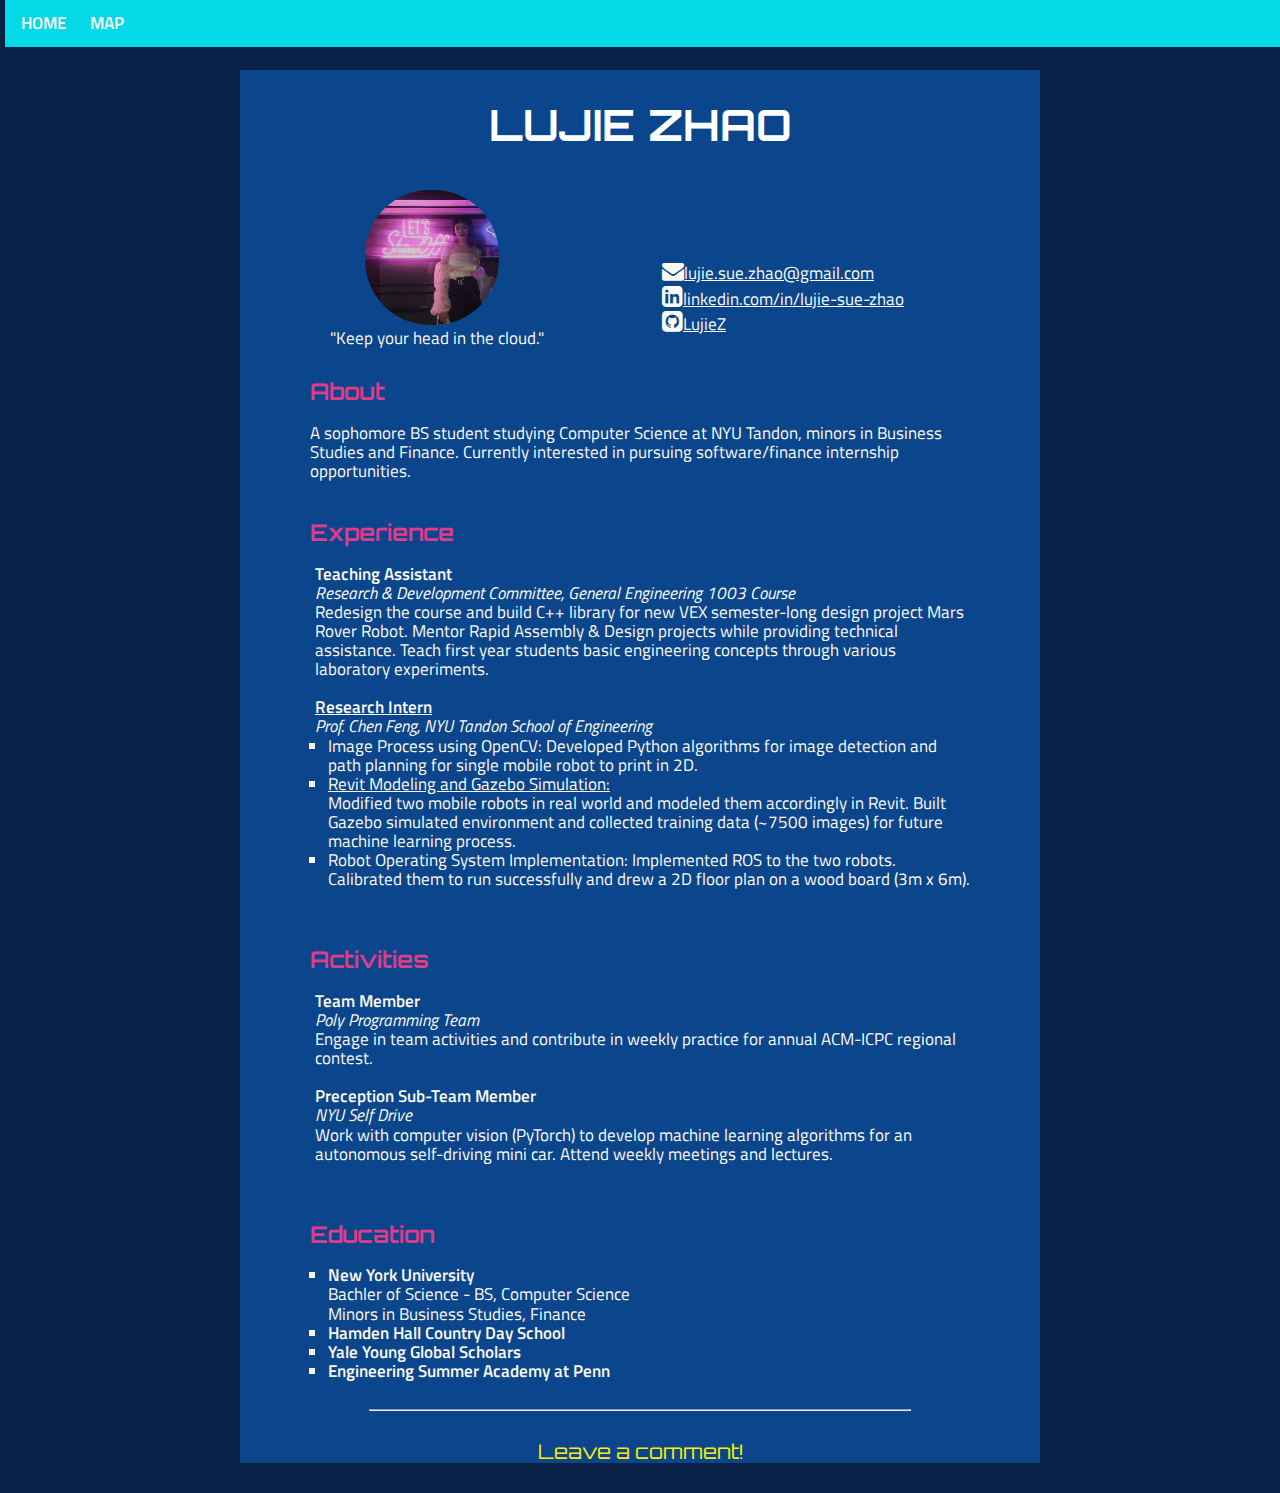
==== commit 66229262: "Revert the commits moved to Style-Change-to-Map" ====
--- a/portfolio/src/main/webapp/index.html
+++ b/portfolio/src/main/webapp/index.html
@@ -55,7 +55,7 @@
                     <p id="title">Research &amp; Development Committee, General Engineering 1003 Course</p>
                     <p>
                         Redesign the course and build 
-                        <a href="https://github.com/tg1625/Vex-Library"><u>C++ library</u></a> 
+                        <a href="https://github.com/tg1625/Vex-Library">C++ library</a> 
                         for new VEX semester-long design project Mars Rover Robot. Mentor Rapid Assembly
                         & Design projects while providing technical assistance. Teach first year students
                         basic engineering concepts through various laboratory experiments.
@@ -124,38 +124,35 @@
         <hr>
 
         <h3>Leave a comment!</h3>
-        <div id="display-container">
-            <script>
-                checkLoginStatus();
-            </script>
+        <script>
+            checkLoginStatus();
+        </script>
 
-            <div id="login"></div>
+        <div id="login"></div>
+        
+        <div id="comment">
+            <form action="/comment" method="POST">
+                <label for="user-comment">Type in any text:</label><br>
+                <input type="text" name="user-comment" id="user-comment" value="Turn it up!"><br>
+                <br><input type="submit" value="READY TO GO">
+                <br><br>
+            </form>                
+        
+            <label for="number-comment">How many reviews you want to see?(1-5)</label>
+            <select type="number" name="number-comment" id ="number-comment" onchange="parseSomething()">
+                <option value="0">LET ME SEE</option>
+                <option value="5">5</option>
+                <option value="4">4</option>
+                <option value="3">3</option>
+                <option value="2">2</option>
+                <option value="1">1</option>
+            </select>
+            <br><br>
             
-            <div id="comment">
-                <form action="/comment" method="POST">
-                    <label for="user-comment">Type in any text:</label><br>
-                    <input type="text" name="user-comment" id="user-comment" value="Turn it up!"><br>
-                    <br><input type="submit" value="READY TO GO">
-                    <br><br>
-                </form>                
-            
-                <label for="number-comment">How many reviews you want to see?(1-5)</label>
-                <select type="number" name="number-comment" id ="number-comment" onchange="parseSomething()">
-                    <option value="0">LET ME SEE</option>
-                    <option value="5">5</option>
-                    <option value="4">4</option>
-                    <option value="3">3</option>
-                    <option value="2">2</option>
-                    <option value="1">1</option>
-                </select>
-                <br><br>
-                
-                <ul id="comments-container"></ul><br>
-            </div>
+            <ul id="comments-container"></ul><br>
         </div>
-        
-        <div id="display-container"><br></div>
         </section>
+    
     </div>
   </body>
 </html>
--- a/portfolio/src/main/webapp/style.css
+++ b/portfolio/src/main/webapp/style.css
@@ -160,7 +160,6 @@
 
 #login {
     margin-top: 20px;
-    margin-bottom: 30px;
     float: right;
 }
 
